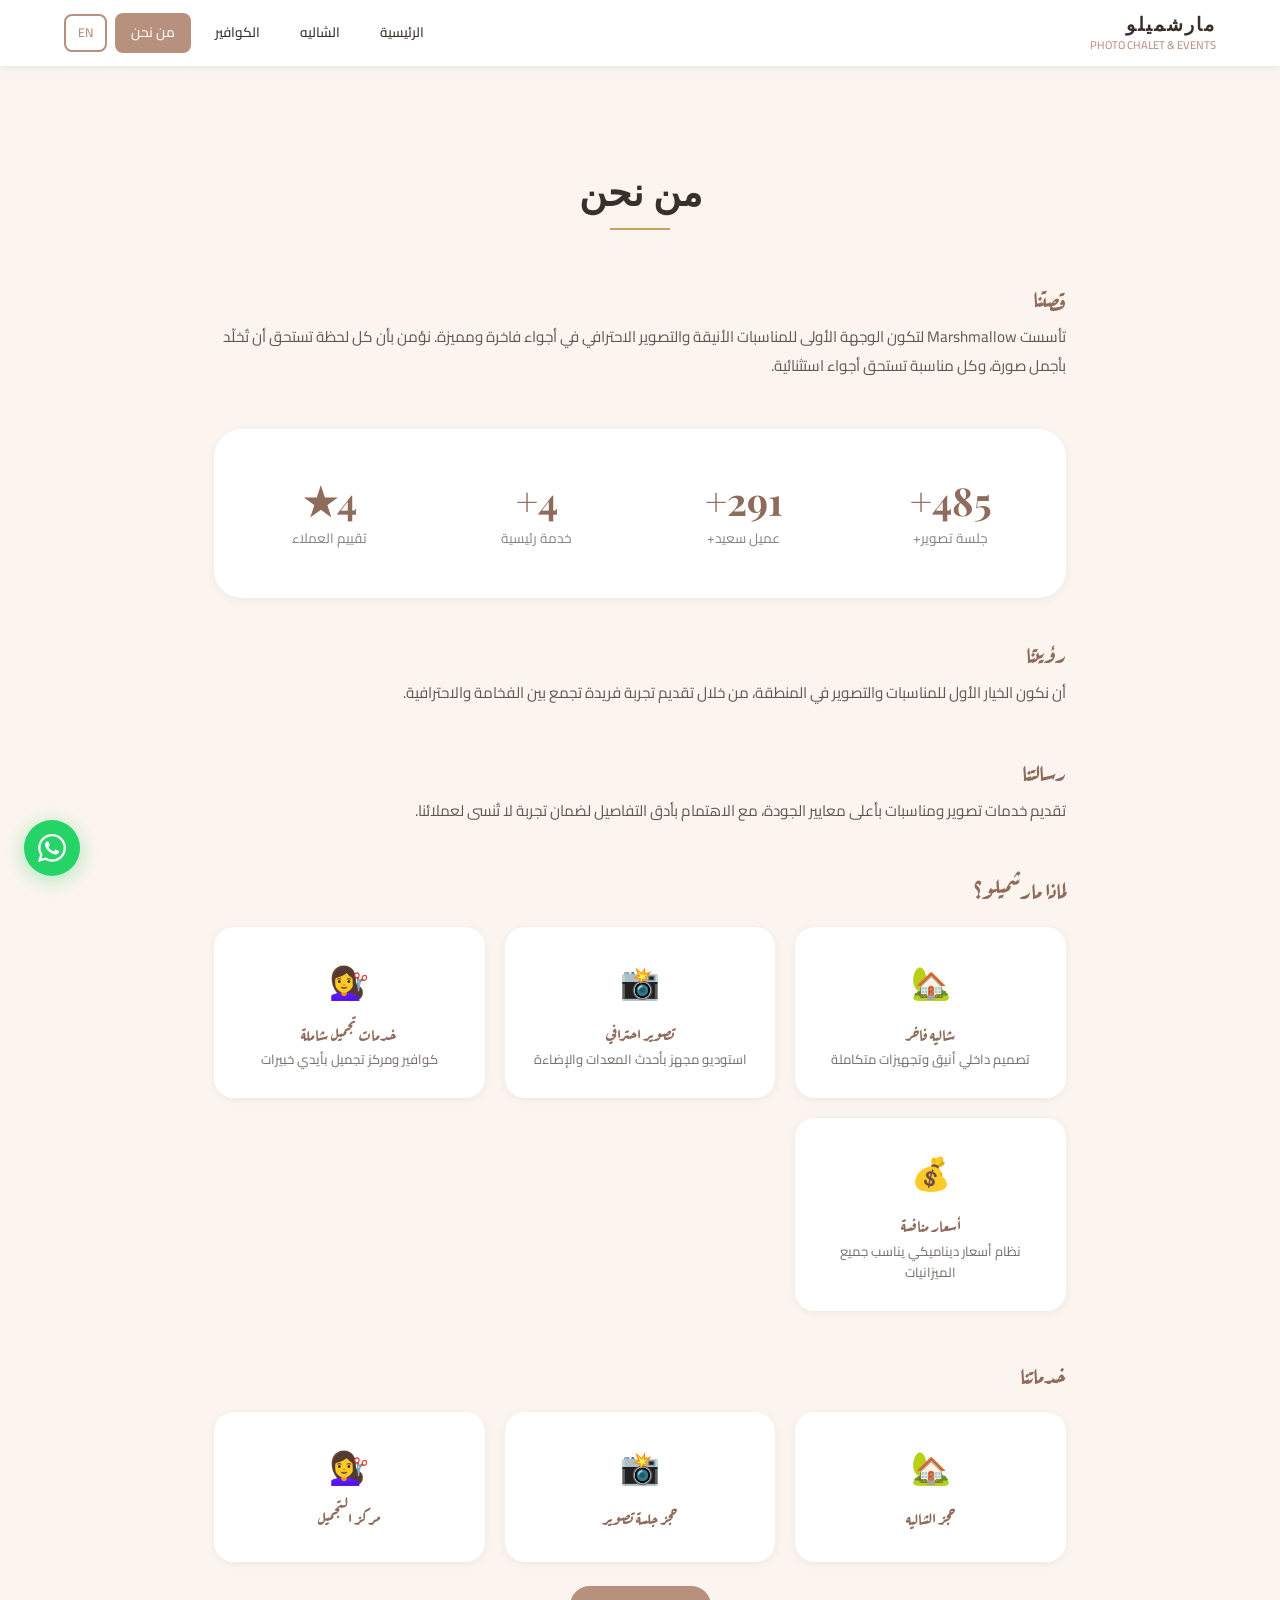
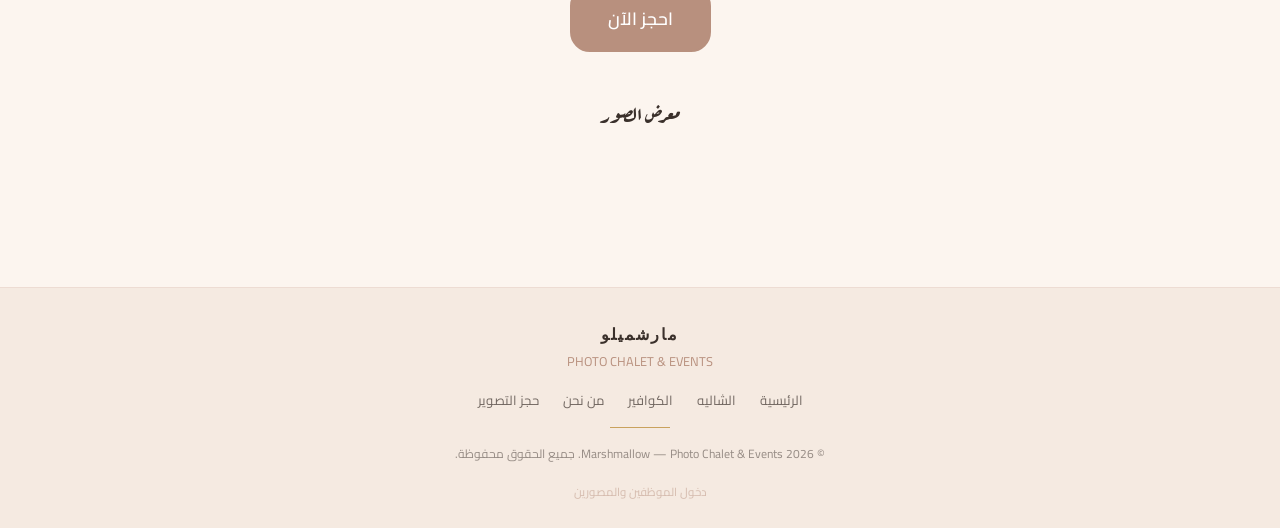
==== about.html @ ea0219b4 "Add dynamic pricing, gallery, about page, testimonials, data export & backup New features: - Dynamic" ====
<!DOCTYPE html>
<html lang="ar" dir="rtl">
<head>
  <meta charset="UTF-8">
  <meta name="viewport" content="width=device-width, initial-scale=1.0">
  <title data-t="about_title">من نحن — Marshmallow</title>
  <link rel="icon" type="image/png" href="images/favicon.png">
  <link rel="stylesheet" href="css/style.css">
</head>
<body>
  <header class="site-header"></header>

  <main class="page-container">
    <div class="about-hero">
      <h1 data-t="about_title">من نحن</h1>
      <div class="section-line"></div>
    </div>

    <!-- Story -->
    <div class="about-section">
      <h2 data-t="about_story_title">قصتنا</h2>
      <p data-t="about_story">تأسست Marshmallow لتكون الوجهة الأولى للمناسبات الأنيقة.</p>
    </div>

    <!-- Stats Counter -->
    <div class="stats-counter-section">
      <div class="container">
        <div class="stats-counter-grid">
          <div class="stats-counter-item">
            <div class="number" data-target="500">0</div>
            <div class="label" data-t="about_stats_sessions">جلسة تصوير+</div>
          </div>
          <div class="stats-counter-item">
            <div class="number" data-target="300">0</div>
            <div class="label" data-t="about_stats_clients">عميل سعيد+</div>
          </div>
          <div class="stats-counter-item">
            <div class="number" data-target="5">0</div>
            <div class="label" data-t="about_stats_services">خدمة رئيسية</div>
          </div>
          <div class="stats-counter-item">
            <div class="number" data-target="5" data-suffix="★">0</div>
            <div class="label" data-t="about_stats_rating">تقييم العملاء</div>
          </div>
        </div>
      </div>
    </div>

    <!-- Vision -->
    <div class="about-section">
      <h2 data-t="about_vision_title">رؤيتنا</h2>
      <p data-t="about_vision">أن نكون الخيار الأول للمناسبات والتصوير في المنطقة.</p>
    </div>

    <!-- Mission -->
    <div class="about-section">
      <h2 data-t="about_mission_title">رسالتنا</h2>
      <p data-t="about_mission">تقديم خدمات تصوير ومناسبات بأعلى معايير الجودة.</p>
    </div>

    <!-- Why Marshmallow -->
    <div class="about-section">
      <h2 data-t="about_why_title">لماذا مارشميلو؟</h2>
      <div class="about-grid">
        <div class="about-card">
          <div class="icon">🏡</div>
          <h3 data-t="about_why_1_title">شاليه فاخر</h3>
          <p data-t="about_why_1">تصميم داخلي أنيق وتجهيزات متكاملة</p>
        </div>
        <div class="about-card">
          <div class="icon">📸</div>
          <h3 data-t="about_why_2_title">تصوير احترافي</h3>
          <p data-t="about_why_2">استوديو مجهز بأحدث المعدات والإضاءة</p>
        </div>
        <div class="about-card">
          <div class="icon">💇‍♀️</div>
          <h3 data-t="about_why_3_title">خدمات تجميل شاملة</h3>
          <p data-t="about_why_3">كوافير ومركز تجميل بأيدي خبيرات</p>
        </div>
        <div class="about-card">
          <div class="icon">💰</div>
          <h3 data-t="about_why_4_title">أسعار منافسة</h3>
          <p data-t="about_why_4">نظام أسعار ديناميكي يناسب جميع الميزانيات</p>
        </div>
      </div>
    </div>

    <!-- Services -->
    <div class="about-section">
      <h2 data-t="about_services_title">خدماتنا</h2>
      <div class="about-grid">
        <a href="chalet.html" class="about-card" style="cursor:pointer">
          <div class="icon">🏡</div>
          <h3 data-t="home_chalet_title">حجز الشاليه</h3>
        </a>
        <a href="photography.html" class="about-card" style="cursor:pointer">
          <div class="icon">📸</div>
          <h3 data-t="home_photo_title">حجز جلسة تصوير</h3>
        </a>
        <a href="salon.html" class="about-card" style="cursor:pointer">
          <div class="icon">💇‍♀️</div>
          <h3 data-t="home_salon_title">مركز التجميل</h3>
        </a>
      </div>
      <div class="text-center mt-3">
        <a href="chalet.html" class="btn btn-primary btn-lg" data-t="about_book_now">احجز الآن</a>
      </div>
    </div>

    <!-- Gallery -->
    <div class="gallery-section">
      <h2 class="gallery-section-title" data-t="gallery_title">معرض الصور</h2>
      <div id="aboutGallery"></div>
    </div>
  </main>

  <a class="whatsapp-float" href="https://wa.me/966XXXXXXXXX" target="_blank">
    <svg viewBox="0 0 24 24"><path d="M17.472 14.382c-.297-.149-1.758-.867-2.03-.967-.273-.099-.471-.148-.67.15-.197.297-.767.966-.94 1.164-.173.199-.347.223-.644.075-.297-.15-1.255-.463-2.39-1.475-.883-.788-1.48-1.761-1.653-2.059-.173-.297-.018-.458.13-.606.134-.133.298-.347.446-.52.149-.174.198-.298.298-.497.099-.198.05-.371-.025-.52-.075-.149-.669-1.612-.916-2.207-.242-.579-.487-.5-.669-.51-.173-.008-.371-.01-.57-.01-.198 0-.52.074-.792.372-.272.297-1.04 1.016-1.04 2.479 0 1.462 1.065 2.875 1.213 3.074.149.198 2.096 3.2 5.077 4.487.709.306 1.262.489 1.694.625.712.227 1.36.195 1.871.118.571-.085 1.758-.719 2.006-1.413.248-.694.248-1.289.173-1.413-.074-.124-.272-.198-.57-.347m-5.421 7.403h-.004a9.87 9.87 0 01-5.031-1.378l-.361-.214-3.741.982.998-3.648-.235-.374a9.86 9.86 0 01-1.51-5.26c.001-5.45 4.436-9.884 9.888-9.884 2.64 0 5.122 1.03 6.988 2.898a9.825 9.825 0 012.893 6.994c-.003 5.45-4.437 9.884-9.885 9.884m8.413-18.297A11.815 11.815 0 0012.05 0C5.495 0 .16 5.335.157 11.892c0 2.096.547 4.142 1.588 5.945L.057 24l6.305-1.654a11.882 11.882 0 005.683 1.448h.005c6.554 0 11.89-5.335 11.893-11.893a11.821 11.821 0 00-3.48-8.413z"/></svg>
  </a>

  <footer class="site-footer"></footer>

  <script src="js/translations.js"></script>
  <script src="js/api.js"></script>
  <script src="js/auth.js"></script>
  <script src="js/main.js"></script>
  <script src="js/galleryData.js"></script>
  <script src="js/gallery.js"></script>
  <script>
    initPage("about");

    /* Animated Counters */
    function animateCounters() {
      document.querySelectorAll(".stats-counter-item .number").forEach(el => {
        const target = parseInt(el.getAttribute("data-target"));
        const suffix = el.getAttribute("data-suffix") || "+";
        const duration = 2000;
        const start = performance.now();

        function update(now) {
          const elapsed = now - start;
          const progress = Math.min(elapsed / duration, 1);
          const eased = 1 - Math.pow(1 - progress, 3);
          el.textContent = Math.floor(target * eased) + suffix;
          if (progress < 1) requestAnimationFrame(update);
        }
        requestAnimationFrame(update);
      });
    }

    /* Intersection Observer for counters */
    const observer = new IntersectionObserver((entries) => {
      entries.forEach(entry => {
        if (entry.isIntersecting) {
          animateCounters();
          observer.unobserve(entry.target);
        }
      });
    }, { threshold: 0.3 });

    const statsSection = document.querySelector(".stats-counter-section");
    if (statsSection) observer.observe(statsSection);

    /* Gallery */
    createGallery({ containerId: "aboutGallery", category: "chalet", columns: 3 });
  </script>
</body>
</html>
---- css/style.css ----
/* ===== MARSHMALLOW — Photo Chalet & Events ===== */
/* Design System & Shared Styles */

/* --- Google Fonts Import --- */
@import url('https://fonts.googleapis.com/css2?family=Aref+Ruqaa:wght@400;700&family=Cairo:wght@300;400;500;600;700&family=Playfair+Display:ital,wght@0,400;0,600;0,700;1,400&family=Poppins:wght@300;400;500;600&display=swap');

/* --- CSS Custom Properties (Design Tokens) --- */
:root {
  --rose-mauve: #B8907E;
  --rose-mauve-dark: #8F6B5C;
  --cream: #FCF5EF;
  --warm-white: #F5EAE1;
  --charcoal: #3A302B;
  --gold: #C9A25D;
  --available: #FCF5EF;
  --partial: #E4C9B8;
  --booked: #8F6B5C;
  --past: #D9D2CB;
  --white: #FFFFFF;
  --danger: #C0392B;
  --danger-light: #E74C3C;
  --success: #27AE60;
  --success-light: #2ECC71;
  --warning: #F39C12;
  --font-arabic-heading: 'Aref Ruqaa', serif;
  --font-arabic-body: 'Cairo', sans-serif;
  --font-english-heading: 'Playfair Display', serif;
  --font-english-body: 'Poppins', sans-serif;
  --radius-sm: 8px;
  --radius-md: 14px;
  --radius-lg: 20px;
  --radius-xl: 28px;
  --shadow-sm: 0 2px 8px rgba(58, 48, 43, 0.06);
  --shadow-md: 0 4px 20px rgba(58, 48, 43, 0.08);
  --shadow-lg: 0 8px 40px rgba(58, 48, 43, 0.12);
  --shadow-hover: 0 12px 48px rgba(58, 48, 43, 0.16);
  --transition: 0.3s cubic-bezier(0.4, 0, 0.2, 1);
}

/* --- Reset & Base --- */
*, *::before, *::after {
  margin: 0;
  padding: 0;
  box-sizing: border-box;
}

html {
  scroll-behavior: smooth;
  font-size: 16px;
}

body {
  font-family: var(--font-arabic-body);
  background-color: var(--cream);
  color: var(--charcoal);
  line-height: 1.7;
  direction: rtl;
  min-height: 100vh;
  -webkit-font-smoothing: antialiased;
}

a {
  text-decoration: none;
  color: inherit;
  transition: color var(--transition);
}

img {
  max-width: 100%;
  height: auto;
  display: block;
}

ul, ol {
  list-style: none;
}

button, input, textarea, select {
  font-family: inherit;
  font-size: inherit;
  border: none;
  outline: none;
  background: none;
}

/* --- Typography --- */
h1, h2, h3 {
  font-family: var(--font-arabic-heading);
  font-weight: 700;
  line-height: 1.3;
  color: var(--charcoal);
}

h1 { font-size: 2.2rem; }
h2 { font-size: 1.7rem; }
h3 { font-size: 1.3rem; }

.english-heading {
  font-family: var(--font-english-heading);
}

.english-text {
  font-family: var(--font-english-body);
}

/* --- Header --- */
.site-header {
  background: var(--white);
  box-shadow: var(--shadow-sm);
  position: sticky;
  top: 0;
  z-index: 100;
  padding: 12px 0;
}

.header-inner {
  max-width: 1200px;
  margin: 0 auto;
  padding: 0 24px;
  display: flex;
  align-items: center;
  justify-content: space-between;
}

.header-logo {
  display: flex;
  align-items: center;
  gap: 12px;
}

.header-logo img {
  height: 56px;
  width: auto;
  border-radius: 50%;
}

.header-logo-text {
  display: flex;
  flex-direction: column;
}

.header-logo-text .brand-name {
  font-family: var(--font-english-heading);
  font-size: 1.2rem;
  font-weight: 700;
  color: var(--charcoal);
  letter-spacing: 2px;
  line-height: 1.2;
}

.header-logo-text .brand-sub {
  font-family: var(--font-arabic-body);
  font-size: 0.7rem;
  color: var(--rose-mauve);
  font-weight: 500;
}

.header-nav {
  display: flex;
  align-items: center;
  gap: 8px;
}

.header-nav a {
  padding: 8px 16px;
  border-radius: var(--radius-sm);
  font-size: 0.85rem;
  font-weight: 500;
  color: var(--charcoal);
  transition: all var(--transition);
}

.header-nav a:hover {
  background: var(--warm-white);
  color: var(--rose-mauve-dark);
}

.header-nav .nav-active {
  background: var(--rose-mauve);
  color: var(--white);
}

/* --- Footer --- */
.site-footer {
  background: var(--warm-white);
  border-top: 1px solid rgba(184, 144, 126, 0.15);
  padding: 32px 0 24px;
  margin-top: 60px;
}

.footer-inner {
  max-width: 1200px;
  margin: 0 auto;
  padding: 0 24px;
  text-align: center;
}

.footer-logo {
  height: 48px;
  border-radius: 50%;
  margin: 0 auto 12px;
}

.footer-brand {
  font-family: var(--font-english-heading);
  font-size: 1rem;
  font-weight: 600;
  color: var(--charcoal);
  letter-spacing: 2px;
  margin-bottom: 4px;
}

.footer-tagline {
  font-size: 0.8rem;
  color: var(--rose-mauve);
  margin-bottom: 16px;
}

.footer-links {
  display: flex;
  justify-content: center;
  gap: 24px;
  margin-bottom: 16px;
  flex-wrap: wrap;
}

.footer-links a {
  font-size: 0.82rem;
  color: var(--charcoal);
  opacity: 0.7;
  transition: opacity var(--transition);
}

.footer-links a:hover {
  opacity: 1;
  color: var(--rose-mauve-dark);
}

.footer-divider {
  width: 60px;
  height: 1px;
  background: var(--gold);
  margin: 16px auto;
}

.footer-copyright {
  font-size: 0.75rem;
  color: var(--charcoal);
  opacity: 0.5;
}

.footer-staff-link {
  margin-top: 12px;
}

.footer-staff-link a {
  font-size: 0.72rem;
  color: var(--rose-mauve);
  opacity: 0.5;
  transition: opacity var(--transition);
}

.footer-staff-link a:hover {
  opacity: 1;
}

/* --- Container --- */
.container {
  max-width: 1200px;
  margin: 0 auto;
  padding: 0 24px;
}

.page-container {
  max-width: 900px;
  margin: 0 auto;
  padding: 40px 24px;
}

/* --- Buttons --- */
.btn {
  display: inline-flex;
  align-items: center;
  justify-content: center;
  gap: 8px;
  padding: 12px 28px;
  border-radius: var(--radius-md);
  font-weight: 600;
  font-size: 0.95rem;
  cursor: pointer;
  transition: all var(--transition);
  border: 2px solid transparent;
  white-space: nowrap;
}

.btn-primary {
  background: var(--rose-mauve);
  color: var(--white);
  border-color: var(--rose-mauve);
}

.btn-primary:hover {
  background: var(--rose-mauve-dark);
  border-color: var(--rose-mauve-dark);
  transform: translateY(-1px);
  box-shadow: var(--shadow-md);
}

.btn-secondary {
  background: transparent;
  color: var(--rose-mauve);
  border-color: var(--rose-mauve);
}

.btn-secondary:hover {
  background: var(--rose-mauve);
  color: var(--white);
  transform: translateY(-1px);
}

.btn-ghost {
  background: transparent;
  color: var(--charcoal);
  border-color: transparent;
  padding: 8px 16px;
}

.btn-ghost:hover {
  background: var(--warm-white);
}

.btn-danger {
  background: var(--danger);
  color: var(--white);
  border-color: var(--danger);
}

.btn-danger:hover {
  background: var(--danger-light);
  border-color: var(--danger-light);
}

.btn-success {
  background: var(--success);
  color: var(--white);
  border-color: var(--success);
}

.btn-success:hover {
  background: var(--success-light);
  border-color: var(--success-light);
}

.btn-sm {
  padding: 6px 14px;
  font-size: 0.8rem;
  border-radius: var(--radius-sm);
}

.btn-lg {
  padding: 16px 36px;
  font-size: 1.1rem;
  border-radius: var(--radius-lg);
}

.btn-block {
  display: flex;
  width: 100%;
}

.btn:disabled {
  opacity: 0.5;
  cursor: not-allowed;
  transform: none !important;
}

/* --- Cards --- */
.card {
  background: var(--white);
  border-radius: var(--radius-lg);
  box-shadow: var(--shadow-sm);
  overflow: hidden;
  transition: all var(--transition);
}

.card:hover {
  box-shadow: var(--shadow-hover);
  transform: translateY(-2px);
}

.card-body {
  padding: 24px;
}

/* --- Form Elements --- */
.form-group {
  margin-bottom: 20px;
}

.form-label {
  display: block;
  font-size: 0.85rem;
  font-weight: 600;
  color: var(--charcoal);
  margin-bottom: 6px;
}

.form-input {
  width: 100%;
  padding: 12px 16px;
  border: 2px solid rgba(184, 144, 126, 0.2);
  border-radius: var(--radius-md);
  font-size: 0.95rem;
  color: var(--charcoal);
  background: var(--white);
  transition: border-color var(--transition), box-shadow var(--transition);
  direction: rtl;
}

.form-input:focus {
  border-color: var(--rose-mauve);
  box-shadow: 0 0 0 3px rgba(184, 144, 126, 0.15);
}

.form-input::placeholder {
  color: #B0A89F;
}

textarea.form-input {
  min-height: 100px;
  resize: vertical;
}

select.form-input {
  appearance: none;
  background-image: url("data:image/svg+xml,%3Csvg xmlns='http://www.w3.org/2000/svg' width='12' height='12' viewBox='0 0 12 12'%3E%3Cpath d='M6 8L1 3h10z' fill='%233A302B'/%3E%3C/svg%3E");
  background-repeat: no-repeat;
  background-position: left 14px center;
  padding-left: 36px;
}

/* --- Modal --- */
.modal-overlay {
  position: fixed;
  top: 0;
  left: 0;
  right: 0;
  bottom: 0;
  background: rgba(58, 48, 43, 0.5);
  backdrop-filter: blur(4px);
  z-index: 1000;
  display: flex;
  align-items: center;
  justify-content: center;
  padding: 24px;
  opacity: 0;
  visibility: hidden;
  transition: all var(--transition);
}

.modal-overlay.active {
  opacity: 1;
  visibility: visible;
}

.modal {
  background: var(--white);
  border-radius: var(--radius-xl);
  box-shadow: var(--shadow-lg);
  width: 100%;
  max-width: 480px;
  max-height: 90vh;
  overflow-y: auto;
  transform: translateY(20px) scale(0.97);
  transition: transform var(--transition);
}

.modal-overlay.active .modal {
  transform: translateY(0) scale(1);
}

.modal-header {
  padding: 24px 24px 0;
  display: flex;
  align-items: center;
  justify-content: space-between;
}

.modal-header h3 {
  font-size: 1.2rem;
}

.modal-close {
  width: 36px;
  height: 36px;
  border-radius: 50%;
  display: flex;
  align-items: center;
  justify-content: center;
  cursor: pointer;
  font-size: 1.3rem;
  color: var(--charcoal);
  transition: background var(--transition);
}

.modal-close:hover {
  background: var(--warm-white);
}

.modal-body {
  padding: 20px 24px 24px;
}

/* --- Tabs --- */
.tabs {
  display: flex;
  gap: 4px;
  background: var(--warm-white);
  padding: 4px;
  border-radius: var(--radius-md);
  margin-bottom: 24px;
}

.tab-btn {
  flex: 1;
  padding: 10px 20px;
  border-radius: var(--radius-sm);
  font-weight: 600;
  font-size: 0.9rem;
  cursor: pointer;
  transition: all var(--transition);
  color: var(--charcoal);
  text-align: center;
}

.tab-btn.active {
  background: var(--white);
  color: var(--rose-mauve-dark);
  box-shadow: var(--shadow-sm);
}

.tab-btn:hover:not(.active) {
  color: var(--rose-mauve);
}

/* --- Calendar --- */
.calendar-wrapper {
  background: var(--white);
  border-radius: var(--radius-lg);
  box-shadow: var(--shadow-md);
  padding: 24px;
  margin-bottom: 24px;
}

.calendar-header {
  display: flex;
  align-items: center;
  justify-content: space-between;
  margin-bottom: 20px;
}

.calendar-title {
  font-family: var(--font-english-heading);
  font-size: 1.2rem;
  font-weight: 600;
}

.calendar-nav-btn {
  width: 40px;
  height: 40px;
  border-radius: 50%;
  display: flex;
  align-items: center;
  justify-content: center;
  cursor: pointer;
  transition: all var(--transition);
  font-size: 1.1rem;
  color: var(--charcoal);
  border: 2px solid rgba(184, 144, 126, 0.2);
}

.calendar-nav-btn:hover {
  background: var(--rose-mauve);
  color: var(--white);
  border-color: var(--rose-mauve);
}

.calendar-weekdays {
  display: grid;
  grid-template-columns: repeat(7, 1fr);
  gap: 4px;
  margin-bottom: 8px;
}

.calendar-weekday {
  text-align: center;
  font-size: 0.75rem;
  font-weight: 600;
  color: var(--rose-mauve);
  padding: 8px 0;
  text-transform: uppercase;
  letter-spacing: 1px;
  font-family: var(--font-english-body);
}

.calendar-grid {
  display: grid;
  grid-template-columns: repeat(7, 1fr);
  gap: 4px;
}

.calendar-day {
  aspect-ratio: 1;
  display: flex;
  align-items: center;
  justify-content: center;
  border-radius: var(--radius-sm);
  font-size: 0.9rem;
  font-weight: 500;
  cursor: pointer;
  transition: all var(--transition);
  position: relative;
  font-family: var(--font-english-body);
}

.calendar-day.empty {
  cursor: default;
}

.calendar-day.past {
  background: var(--past);
  opacity: 0.5;
  cursor: not-allowed;
  color: #999;
}

.calendar-day.available {
  background: var(--available);
  border: 2px solid rgba(184, 144, 126, 0.15);
}

.calendar-day.available:hover {
  background: var(--partial);
  transform: scale(1.05);
  box-shadow: var(--shadow-sm);
}

.calendar-day.partial {
  background: var(--partial);
  border: 2px solid rgba(184, 144, 126, 0.3);
}

.calendar-day.partial:hover {
  transform: scale(1.05);
  box-shadow: var(--shadow-sm);
}

.calendar-day.booked {
  background: var(--booked);
  color: var(--white);
  cursor: not-allowed;
}

.calendar-day.today {
  font-weight: 700;
  box-shadow: inset 0 0 0 2px var(--gold);
}

.calendar-legend {
  display: flex;
  gap: 16px;
  margin-top: 16px;
  padding-top: 16px;
  border-top: 1px solid rgba(184, 144, 126, 0.1);
  flex-wrap: wrap;
  justify-content: center;
}

.legend-item {
  display: flex;
  align-items: center;
  gap: 6px;
  font-size: 0.75rem;
  color: var(--charcoal);
  opacity: 0.7;
}

.legend-dot {
  width: 12px;
  height: 12px;
  border-radius: 3px;
}

.legend-dot.available { background: var(--available); border: 1px solid rgba(184,144,126,0.3); }
.legend-dot.partial { background: var(--partial); }
.legend-dot.booked { background: var(--booked); }
.legend-dot.past { background: var(--past); opacity: 0.5; }

/* --- Time Slots --- */
.slots-container {
  display: grid;
  grid-template-columns: repeat(auto-fill, minmax(100px, 1fr));
  gap: 8px;
  margin: 16px 0;
}

.time-slot {
  padding: 10px;
  text-align: center;
  border-radius: var(--radius-sm);
  font-size: 0.85rem;
  font-weight: 500;
  cursor: pointer;
  transition: all var(--transition);
  border: 2px solid transparent;
  font-family: var(--font-english-body);
}

.time-slot.available {
  background: var(--available);
  border-color: rgba(184, 144, 126, 0.2);
}

.time-slot.available:hover {
  border-color: var(--rose-mauve);
  background: var(--partial);
  transform: scale(1.03);
}

.time-slot.selected {
  background: var(--rose-mauve);
  color: var(--white);
  border-color: var(--rose-mauve);
}

.time-slot.booked {
  background: var(--past);
  opacity: 0.5;
  cursor: not-allowed;
  text-decoration: line-through;
}

/* --- Messages & Alerts --- */
.alert {
  padding: 14px 20px;
  border-radius: var(--radius-md);
  font-size: 0.9rem;
  font-weight: 500;
  margin-bottom: 16px;
  display: flex;
  align-items: center;
  gap: 10px;
}

.alert-success {
  background: rgba(39, 174, 96, 0.1);
  color: #1E8449;
  border: 1px solid rgba(39, 174, 96, 0.2);
}

.alert-error {
  background: rgba(192, 57, 43, 0.1);
  color: #922B21;
  border: 1px solid rgba(192, 57, 43, 0.2);
}

.alert-info {
  background: rgba(201, 162, 93, 0.1);
  color: #8B6914;
  border: 1px solid rgba(201, 162, 93, 0.2);
}

/* --- Loading Spinner --- */
.spinner {
  width: 36px;
  height: 36px;
  border: 3px solid var(--warm-white);
  border-top-color: var(--rose-mauve);
  border-radius: 50%;
  animation: spin 0.8s linear infinite;
  margin: 20px auto;
}

@keyframes spin {
  to { transform: rotate(360deg); }
}

.loading-overlay {
  display: flex;
  flex-direction: column;
  align-items: center;
  justify-content: center;
  padding: 60px 24px;
  text-align: center;
}

.loading-text {
  margin-top: 12px;
  font-size: 0.9rem;
  color: var(--rose-mauve);
}

/* --- Section Headers --- */
.section-header {
  text-align: center;
  margin-bottom: 36px;
}

.section-header h1 {
  margin-bottom: 8px;
}

.section-header .section-line {
  width: 60px;
  height: 2px;
  background: var(--gold);
  margin: 12px auto;
}

.section-header p {
  font-size: 0.95rem;
  color: var(--charcoal);
  opacity: 0.7;
}

/* --- Utility Classes --- */
.text-center { text-align: center; }
.text-right { text-align: right; }
.mt-1 { margin-top: 8px; }
.mt-2 { margin-top: 16px; }
.mt-3 { margin-top: 24px; }
.mt-4 { margin-top: 32px; }
.mb-1 { margin-bottom: 8px; }
.mb-2 { margin-bottom: 16px; }
.mb-3 { margin-bottom: 24px; }
.mb-4 { margin-bottom: 32px; }
.hidden { display: none !important; }
.flex-center { display: flex; align-items: center; justify-content: center; }

/* --- WhatsApp Button (Fixed) --- */
.whatsapp-float {
  position: fixed;
  bottom: 24px;
  left: 24px;
  z-index: 90;
  width: 56px;
  height: 56px;
  background: #25D366;
  border-radius: 50%;
  display: flex;
  align-items: center;
  justify-content: center;
  box-shadow: 0 4px 20px rgba(37, 211, 102, 0.4);
  transition: transform var(--transition), box-shadow var(--transition);
  cursor: pointer;
}

.whatsapp-float:hover {
  transform: scale(1.1);
  box-shadow: 0 6px 28px rgba(37, 211, 102, 0.5);
}

.whatsapp-float svg {
  width: 28px;
  height: 28px;
  fill: white;
}

/* --- Hero Section (Home) --- */
.hero {
  position: relative;
  min-height: calc(100vh - 80px);
  display: flex;
  align-items: center;
  justify-content: center;
  text-align: center;
  padding: 40px 24px;
  overflow: hidden;
}

.hero-bg {
  position: absolute;
  top: 0;
  left: 0;
  right: 0;
  bottom: 0;
  background: linear-gradient(135deg, rgba(252, 245, 239, 0.92), rgba(245, 234, 225, 0.88));
  z-index: 1;
}

.hero-content {
  position: relative;
  z-index: 2;
  max-width: 600px;
}

.hero-logo {
  height: 140px;
  width: auto;
  border-radius: 50%;
  margin: 0 auto 24px;
  box-shadow: var(--shadow-lg);
}

.hero-title {
  font-family: var(--font-english-heading);
  font-size: 2.6rem;
  font-weight: 700;
  letter-spacing: 4px;
  color: var(--charcoal);
  margin-bottom: 8px;
}

.hero-subtitle-ar {
  font-family: var(--font-arabic-heading);
  font-size: 1.2rem;
  color: var(--rose-mauve);
  margin-bottom: 8px;
}

.hero-tagline {
  font-size: 0.95rem;
  color: var(--charcoal);
  opacity: 0.7;
  margin-bottom: 40px;
  line-height: 1.8;
}

/* --- Service Cards (Home) --- */
.services-grid {
  display: grid;
  grid-template-columns: repeat(auto-fit, minmax(240px, 1fr));
  gap: 20px;
  max-width: 900px;
  margin: 0 auto;
}

.service-card {
  background: var(--white);
  border-radius: var(--radius-xl);
  box-shadow: var(--shadow-sm);
  padding: 36px 24px;
  text-align: center;
  cursor: pointer;
  transition: all var(--transition);
  border: 2px solid transparent;
  display: flex;
  flex-direction: column;
  align-items: center;
  gap: 12px;
}

.service-card:hover {
  transform: translateY(-4px) scale(1.02);
  box-shadow: var(--shadow-hover);
  border-color: var(--rose-mauve);
}

.service-card-icon {
  width: 64px;
  height: 64px;
  border-radius: 50%;
  background: var(--warm-white);
  display: flex;
  align-items: center;
  justify-content: center;
  font-size: 1.8rem;
}

.service-card-title {
  font-family: var(--font-arabic-heading);
  font-size: 1.1rem;
  font-weight: 700;
  color: var(--charcoal);
}

.service-card-desc {
  font-size: 0.82rem;
  color: var(--charcoal);
  opacity: 0.6;
  line-height: 1.6;
}

/* --- Login Page --- */
.login-page {
  min-height: 100vh;
  display: flex;
  align-items: center;
  justify-content: center;
  padding: 40px 24px;
  background: linear-gradient(135deg, var(--cream) 0%, var(--warm-white) 100%);
}

.login-card {
  background: var(--white);
  border-radius: var(--radius-xl);
  box-shadow: var(--shadow-lg);
  padding: 48px 40px;
  width: 100%;
  max-width: 420px;
  text-align: center;
}

.login-logo {
  height: 80px;
  width: auto;
  border-radius: 50%;
  margin: 0 auto 20px;
}

.login-title {
  font-family: var(--font-english-heading);
  font-size: 1.4rem;
  font-weight: 700;
  margin-bottom: 4px;
}

.login-subtitle {
  font-size: 0.85rem;
  color: var(--rose-mauve);
  margin-bottom: 28px;
}

/* --- Booking Confirmation --- */
.booking-confirmation {
  text-align: center;
  padding: 32px;
}

.booking-confirmation .icon {
  font-size: 3rem;
  margin-bottom: 16px;
}

.booking-confirmation h3 {
  margin-bottom: 8px;
}

.booking-confirmation p {
  font-size: 0.9rem;
  color: var(--charcoal);
  opacity: 0.7;
  margin-bottom: 20px;
  line-height: 1.8;
}

/* --- Responsive --- */
@media (max-width: 768px) {
  h1 { font-size: 1.7rem; }
  h2 { font-size: 1.4rem; }

  .hero-title { font-size: 1.8rem; letter-spacing: 2px; }
  .hero-logo { height: 100px; }

  .services-grid {
    grid-template-columns: 1fr 1fr;
    gap: 12px;
  }

  .service-card {
    padding: 24px 16px;
  }

  .service-card-icon {
    width: 52px;
    height: 52px;
    font-size: 1.4rem;
  }

  .header-inner {
    padding: 0 16px;
  }

  .header-nav a {
    padding: 6px 10px;
    font-size: 0.78rem;
  }

  .calendar-wrapper {
    padding: 16px;
  }

  .calendar-day {
    font-size: 0.78rem;
  }

  .slots-container {
    grid-template-columns: repeat(auto-fill, minmax(80px, 1fr));
  }

  .modal {
    margin: 12px;
    border-radius: var(--radius-lg);
  }

  .login-card {
    padding: 32px 24px;
  }
}

@media (max-width: 480px) {
  .services-grid {
    grid-template-columns: 1fr;
  }

  .header-logo-text .brand-name {
    font-size: 0.95rem;
  }

  .header-logo img {
    height: 44px;
  }
}

/* === Language Toggle Button === */
.lang-toggle {
  padding: 6px 12px !important;
  border-radius: var(--radius-sm) !important;
  font-size: 0.78rem !important;
  font-weight: 600 !important;
  border: 2px solid var(--rose-mauve) !important;
  color: var(--rose-mauve) !important;
  transition: all var(--transition) !important;
}

.lang-toggle:hover {
  background: var(--rose-mauve) !important;
  color: var(--white) !important;
}

/* === LTR Overrides === */
[dir="ltr"] body {
  direction: ltr;
  font-family: var(--font-english-body);
}

[dir="ltr"] h1, [dir="ltr"] h2, [dir="ltr"] h3 {
  font-family: var(--font-english-heading);
}

[dir="ltr"] .form-input {
  direction: ltr;
  text-align: left;
}

[dir="ltr"] .modal {
  text-align: left;
}

[dir="ltr"] .form-label {
  text-align: left;
}

[dir="ltr"] .admin-table th,
[dir="ltr"] .admin-table td {
  text-align: left;
}

[dir="ltr"] .hero-subtitle-ar {
  font-family: var(--font-english-heading);
}

[dir="ltr"] .service-card-title {
  font-family: var(--font-english-heading);
}

[dir="ltr"] .section-header h1 {
  font-family: var(--font-english-heading);
}

/* LTR WhatsApp float on right */
[dir="ltr"] .whatsapp-float {
  left: auto;
  right: 24px;
}

[dir="ltr"] .lb-prev { left: 16px; right: auto; }
[dir="ltr"] .lb-next { right: 16px; left: auto; }

/* === Gallery Grid === */
.gallery-section {
  margin: 40px 0;
}

.gallery-section-title {
  font-family: var(--font-arabic-heading);
  font-size: 1.3rem;
  text-align: center;
  margin-bottom: 20px;
  color: var(--charcoal);
}

.gallery-grid {
  width: 100%;
}

.gallery-item {
  position: relative;
  overflow: hidden;
  border-radius: var(--radius-md);
  cursor: pointer;
  break-inside: avoid;
}

.gallery-item img {
  width: 100%;
  display: block;
  transition: transform 0.4s ease;
}

.gallery-item:hover img {
  transform: scale(1.05);
}

.gallery-item-overlay {
  position: absolute;
  inset: 0;
  background: rgba(58, 48, 43, 0.3);
  display: flex;
  align-items: center;
  justify-content: center;
  opacity: 0;
  transition: opacity 0.3s ease;
}

.gallery-item:hover .gallery-item-overlay {
  opacity: 1;
}

.gallery-item-icon {
  font-size: 1.8rem;
  color: var(--white);
}

.gallery-empty {
  text-align: center;
  opacity: 0.5;
  padding: 40px;
}

/* === Lightbox === */
.gallery-lightbox {
  position: fixed;
  inset: 0;
  z-index: 2000;
  background: rgba(0, 0, 0, 0.95);
  display: flex;
  align-items: center;
  justify-content: center;
  opacity: 0;
  visibility: hidden;
  transition: all 0.3s ease;
}

.gallery-lightbox.active {
  opacity: 1;
  visibility: visible;
}

.lb-close {
  position: absolute;
  top: 20px;
  left: 20px;
  width: 44px;
  height: 44px;
  border-radius: 50%;
  background: rgba(255,255,255,0.15);
  color: white;
  font-size: 1.5rem;
  display: flex;
  align-items: center;
  justify-content: center;
  cursor: pointer;
  z-index: 10;
  transition: background 0.2s;
}
.lb-close:hover { background: rgba(255,255,255,0.3); }

.lb-prev, .lb-next {
  position: absolute;
  top: 50%;
  transform: translateY(-50%);
  width: 48px;
  height: 48px;
  border-radius: 50%;
  background: rgba(255,255,255,0.1);
  color: white;
  font-size: 1.4rem;
  display: flex;
  align-items: center;
  justify-content: center;
  cursor: pointer;
  z-index: 10;
  transition: background 0.2s;
}
.lb-prev { left: 16px; }
.lb-next { right: 16px; }
.lb-prev:hover, .lb-next:hover { background: rgba(255,255,255,0.25); }

.lb-counter {
  position: absolute;
  bottom: 20px;
  left: 50%;
  transform: translateX(-50%);
  color: rgba(255,255,255,0.7);
  font-family: var(--font-english-body);
  font-size: 0.85rem;
  z-index: 10;
}

.lb-zoom-in, .lb-zoom-out, .lb-reset {
  position: absolute;
  right: 20px;
  width: 40px;
  height: 40px;
  border-radius: 50%;
  background: rgba(255,255,255,0.1);
  color: white;
  font-size: 1.2rem;
  display: flex;
  align-items: center;
  justify-content: center;
  cursor: pointer;
  z-index: 10;
  transition: background 0.2s;
}
.lb-zoom-in { top: 20px; }
.lb-zoom-out { top: 68px; }
.lb-reset { top: 116px; }
.lb-zoom-in:hover, .lb-zoom-out:hover, .lb-reset:hover { background: rgba(255,255,255,0.25); }

.lb-image-wrapper {
  width: 90vw;
  height: 85vh;
  display: flex;
  align-items: center;
  justify-content: center;
  overflow: hidden;
  cursor: default;
}

.lb-image {
  max-width: 100%;
  max-height: 100%;
  object-fit: contain;
  transition: transform 0.3s ease;
  user-select: none;
}

/* === Testimonials === */
.testimonials-section {
  padding: 60px 0;
}

.testimonials-container {
  max-width: 600px;
  margin: 0 auto;
  text-align: center;
}

.testimonial-card {
  background: var(--white);
  border-radius: var(--radius-xl);
  box-shadow: var(--shadow-md);
  padding: 36px 32px;
  margin-bottom: 20px;
}

.testimonial-avatar {
  width: 64px;
  height: 64px;
  border-radius: 50%;
  object-fit: cover;
  margin: 0 auto 12px;
  border: 3px solid var(--rose-mauve);
}

.testimonial-avatar-placeholder {
  width: 64px;
  height: 64px;
  border-radius: 50%;
  background: var(--rose-mauve);
  color: var(--white);
  display: flex;
  align-items: center;
  justify-content: center;
  font-size: 1.4rem;
  font-weight: 700;
  margin: 0 auto 12px;
}

.testimonial-stars {
  font-size: 1.2rem;
  color: var(--gold);
  margin-bottom: 12px;
  letter-spacing: 2px;
}

.testimonial-comment {
  font-size: 0.95rem;
  color: var(--charcoal);
  line-height: 1.8;
  margin-bottom: 16px;
  font-style: italic;
}

.testimonial-author {
  font-size: 0.9rem;
  color: var(--charcoal);
}

.testimonial-author strong {
  display: block;
  margin-bottom: 2px;
}

.testimonial-date {
  font-size: 0.75rem;
  opacity: 0.5;
}

.testimonial-nav {
  display: flex;
  align-items: center;
  justify-content: center;
  gap: 12px;
}

.testimonial-nav-btn {
  width: 36px;
  height: 36px;
  border-radius: 50%;
  border: 2px solid rgba(184,144,126,0.3);
  background: transparent;
  color: var(--charcoal);
  font-size: 1rem;
  cursor: pointer;
  display: flex;
  align-items: center;
  justify-content: center;
  transition: all var(--transition);
}
.testimonial-nav-btn:hover {
  background: var(--rose-mauve);
  color: var(--white);
  border-color: var(--rose-mauve);
}

.testimonial-dots {
  display: flex;
  gap: 6px;
}

.testimonial-dot {
  width: 8px;
  height: 8px;
  border-radius: 50%;
  background: var(--past);
  cursor: pointer;
  transition: all var(--transition);
}
.testimonial-dot.active {
  background: var(--rose-mauve);
  width: 20px;
  border-radius: 4px;
}

.testimonials-empty {
  text-align: center;
  opacity: 0.5;
  padding: 40px;
}

/* === About Page === */
.about-hero {
  text-align: center;
  padding: 60px 24px 40px;
}

.about-hero h1 {
  font-family: var(--font-english-heading);
  font-size: 2.4rem;
  margin-bottom: 8px;
}

.about-hero .section-line {
  width: 60px;
  height: 2px;
  background: var(--gold);
  margin: 12px auto;
}

.about-section {
  margin-bottom: 48px;
}

.about-section h2 {
  font-size: 1.4rem;
  margin-bottom: 12px;
  color: var(--rose-mauve-dark);
}

.about-section p {
  font-size: 0.95rem;
  line-height: 1.9;
  color: var(--charcoal);
  opacity: 0.8;
}

.about-grid {
  display: grid;
  grid-template-columns: repeat(auto-fit, minmax(240px, 1fr));
  gap: 20px;
  margin-top: 24px;
}

.about-card {
  background: var(--white);
  border-radius: var(--radius-lg);
  box-shadow: var(--shadow-sm);
  padding: 28px 20px;
  text-align: center;
  transition: all var(--transition);
}
.about-card:hover {
  transform: translateY(-3px);
  box-shadow: var(--shadow-hover);
}
.about-card .icon {
  font-size: 2rem;
  margin-bottom: 12px;
}
.about-card h3 {
  font-size: 1.05rem;
  margin-bottom: 6px;
  color: var(--rose-mauve-dark);
}
.about-card p {
  font-size: 0.82rem;
  opacity: 0.7;
  line-height: 1.6;
}

/* === Stats Counter === */
.stats-counter-section {
  padding: 48px 0;
  background: var(--white);
  border-radius: var(--radius-xl);
  box-shadow: var(--shadow-sm);
  margin: 40px 0;
}

.stats-counter-grid {
  display: grid;
  grid-template-columns: repeat(4, 1fr);
  gap: 24px;
  text-align: center;
}

.stats-counter-item .number {
  font-family: var(--font-english-heading);
  font-size: 2.4rem;
  font-weight: 700;
  color: var(--rose-mauve-dark);
  line-height: 1.2;
}

.stats-counter-item .label {
  font-size: 0.85rem;
  color: var(--charcoal);
  opacity: 0.6;
  margin-top: 4px;
}

/* === Price Display === */
.price-display {
  background: var(--warm-white);
  border-radius: var(--radius-md);
  padding: 14px 18px;
  display: flex;
  align-items: center;
  justify-content: space-between;
  margin-bottom: 16px;
  border: 1px solid rgba(184,144,126,0.15);
}

.price-display .price-label {
  font-size: 0.9rem;
  font-weight: 600;
  color: var(--charcoal);
}

.price-display .price-value {
  font-family: var(--font-english-heading);
  font-size: 1.3rem;
  font-weight: 700;
  color: var(--rose-mauve-dark);
}

.price-display .price-currency {
  font-size: 0.8rem;
  opacity: 0.6;
  margin-right: 4px;
}

/* === Data Management === */
.data-mgmt-grid {
  display: grid;
  grid-template-columns: repeat(auto-fill, minmax(220px, 1fr));
  gap: 12px;
}

.data-mgmt-btn {
  display: flex;
  align-items: center;
  gap: 10px;
  padding: 14px 18px;
  background: var(--cream);
  border-radius: var(--radius-md);
  cursor: pointer;
  transition: all var(--transition);
  border: 2px solid transparent;
  font-weight: 600;
  font-size: 0.88rem;
}
.data-mgmt-btn:hover {
  border-color: var(--rose-mauve);
  background: var(--white);
}
.data-mgmt-btn .icon {
  font-size: 1.2rem;
}

.backup-table {
  width: 100%;
  border-collapse: collapse;
  font-size: 0.85rem;
  margin-top: 16px;
}

.backup-table th {
  text-align: right;
  padding: 10px 12px;
  font-weight: 600;
  color: var(--rose-mauve-dark);
  border-bottom: 2px solid var(--warm-white);
  font-size: 0.78rem;
}

.backup-table td {
  padding: 10px 12px;
  border-bottom: 1px solid rgba(245,234,225,0.8);
}

.backup-table a {
  color: var(--rose-mauve);
  text-decoration: underline;
}

/* === Responsive Gallery/Testimonials/About === */
@media (max-width: 768px) {
  .stats-counter-grid {
    grid-template-columns: 1fr 1fr;
    gap: 16px;
  }
  .stats-counter-item .number {
    font-size: 1.8rem;
  }
  .about-grid {
    grid-template-columns: 1fr;
  }
  .data-mgmt-grid {
    grid-template-columns: 1fr;
  }
  .gallery-grid {
    columns: 2 !important;
  }
  .lb-zoom-in { top: 12px; }
  .lb-zoom-out { top: 60px; }
  .lb-reset { top: 108px; }
}

@media (max-width: 480px) {
  .gallery-grid {
    columns: 1 !important;
  }
  .stats-counter-grid {
    grid-template-columns: 1fr 1fr;
  }
}
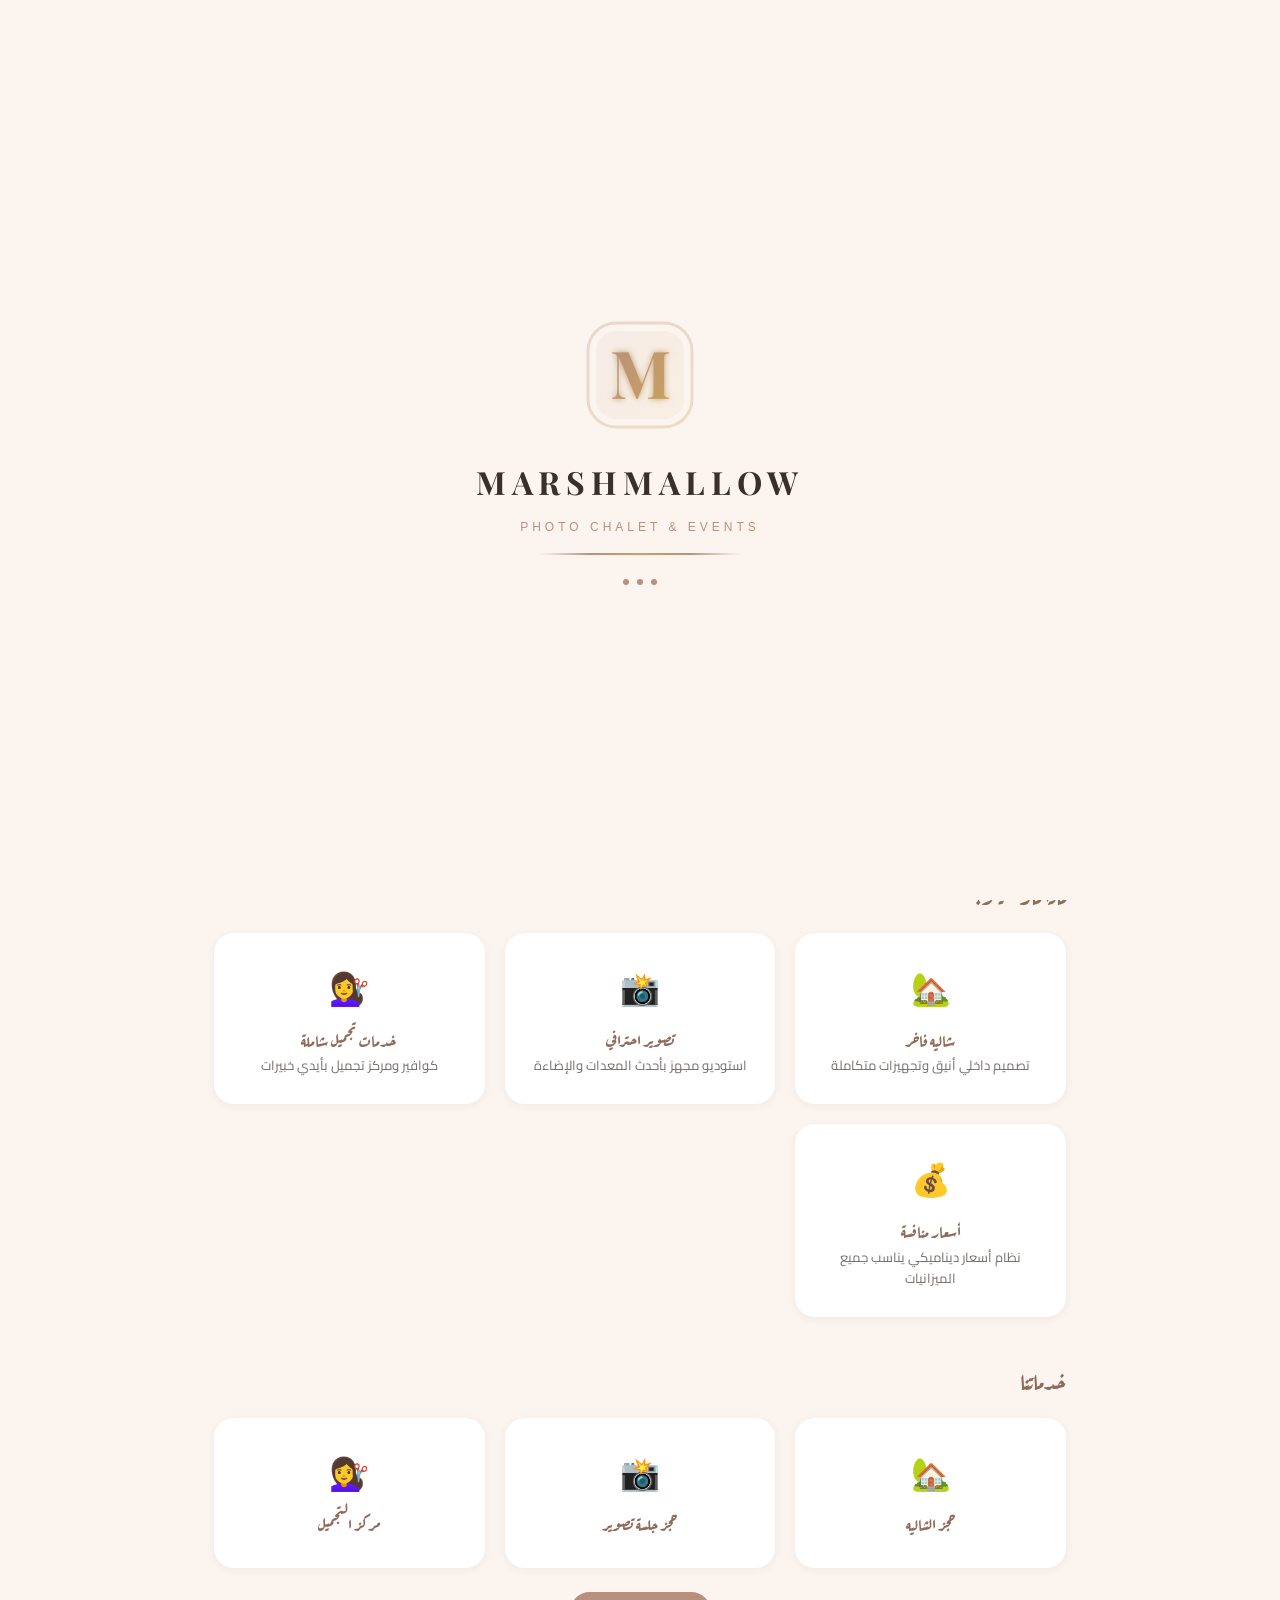
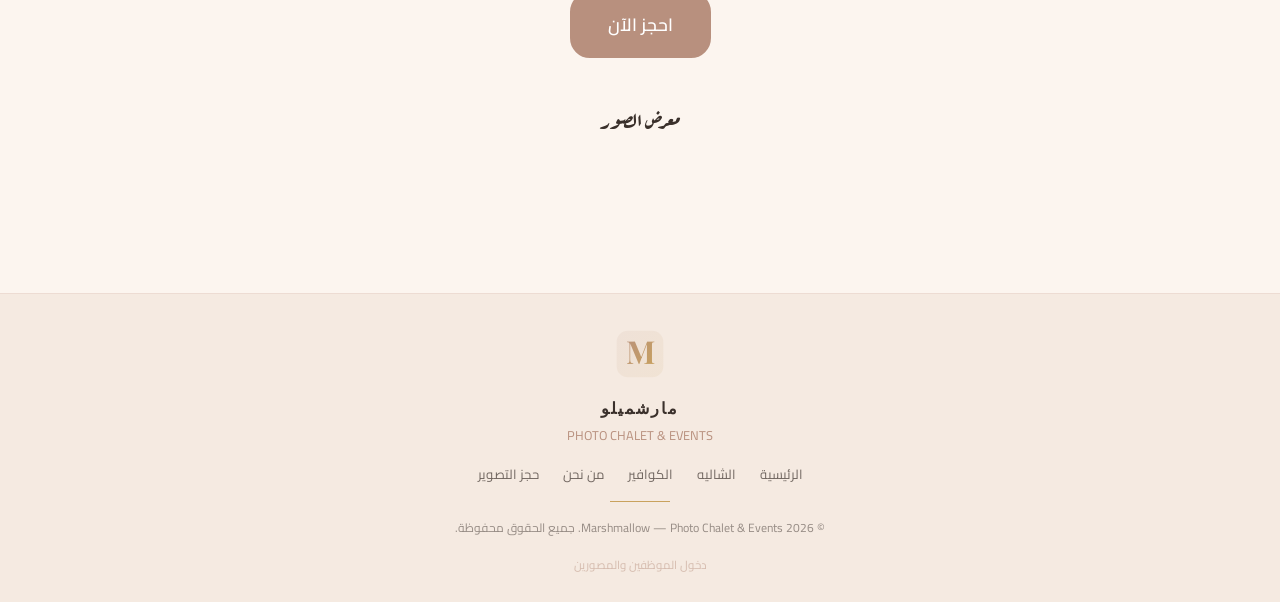
==== commit 38e2b496: "Add animated splash screen intro + M logo throughout Splash Screen: - Full-screen cream overlay on e" ====
--- a/about.html
+++ b/about.html
@@ -8,6 +8,18 @@
   <link rel="stylesheet" href="css/style.css">
 </head>
 <body>
+  <div class="splash-screen" id="splash">
+    <div class="splash-logo-m" id="splashLogo"></div>
+    <div class="splash-brand">MARSHMALLOW</div>
+    <div class="splash-sub">PHOTO CHALET & EVENTS</div>
+    <div class="splash-line"></div>
+    <div class="splash-dots">
+      <div class="splash-dot"></div>
+      <div class="splash-dot"></div>
+      <div class="splash-dot"></div>
+    </div>
+  </div>
+
   <header class="site-header"></header>
 
   <main class="page-container">
--- a/css/style.css
+++ b/css/style.css
@@ -1688,3 +1688,139 @@
     grid-template-columns: 1fr 1fr;
   }
 }
+
+/* ===== Splash Screen Intro Animation ===== */
+.splash-screen {
+  position: fixed;
+  top: 0;
+  left: 0;
+  right: 0;
+  bottom: 0;
+  z-index: 99999;
+  background: var(--cream);
+  display: flex;
+  flex-direction: column;
+  align-items: center;
+  justify-content: center;
+  transition: opacity 0.6s ease, visibility 0.6s ease;
+}
+
+.splash-screen.hide {
+  opacity: 0;
+  visibility: hidden;
+  pointer-events: none;
+}
+
+.splash-logo-m {
+  width: 120px;
+  height: 120px;
+  opacity: 0;
+  transform: scale(0.5);
+  animation: splashMIn 0.8s cubic-bezier(0.34, 1.56, 0.64, 1) 0.2s forwards;
+}
+
+.splash-logo-m svg {
+  width: 100%;
+  height: 100%;
+}
+
+.splash-brand {
+  font-family: var(--font-english-heading);
+  font-size: 2rem;
+  font-weight: 700;
+  color: var(--charcoal);
+  letter-spacing: 6px;
+  margin-top: 20px;
+  opacity: 0;
+  transform: translateY(10px);
+  animation: splashTextIn 0.6s ease 0.6s forwards;
+}
+
+.splash-sub {
+  font-family: var(--font-english-body);
+  font-size: 0.75rem;
+  color: var(--rose-mauve);
+  letter-spacing: 4px;
+  text-transform: uppercase;
+  margin-top: 8px;
+  opacity: 0;
+  transform: translateY(10px);
+  animation: splashTextIn 0.6s ease 0.8s forwards;
+}
+
+.splash-line {
+  width: 0;
+  height: 2px;
+  background: linear-gradient(90deg, transparent, var(--rose-mauve), var(--gold), var(--rose-mauve), transparent);
+  margin-top: 16px;
+  animation: splashLineExpand 0.8s ease 1s forwards;
+}
+
+.splash-dots {
+  display: flex;
+  gap: 8px;
+  margin-top: 24px;
+  opacity: 0;
+  animation: splashTextIn 0.4s ease 1.2s forwards;
+}
+
+.splash-dot {
+  width: 6px;
+  height: 6px;
+  border-radius: 50%;
+  background: var(--rose-mauve);
+  animation: splashPulse 0.8s ease-in-out infinite;
+}
+
+.splash-dot:nth-child(2) { animation-delay: 0.15s; }
+.splash-dot:nth-child(3) { animation-delay: 0.3s; }
+
+@keyframes splashMIn {
+  0% { opacity: 0; transform: scale(0.5) rotate(-10deg); }
+  60% { opacity: 1; transform: scale(1.1) rotate(2deg); }
+  100% { opacity: 1; transform: scale(1) rotate(0deg); }
+}
+
+@keyframes splashTextIn {
+  from { opacity: 0; transform: translateY(10px); }
+  to { opacity: 1; transform: translateY(0); }
+}
+
+@keyframes splashLineExpand {
+  from { width: 0; }
+  to { width: 200px; }
+}
+
+@keyframes splashPulse {
+  0%, 100% { opacity: 0.3; transform: scale(1); }
+  50% { opacity: 1; transform: scale(1.4); }
+}
+
+@keyframes splashFadeUp {
+  0% { opacity: 1; transform: translateY(0); }
+  100% { opacity: 0; transform: translateY(-30px); }
+}
+
+/* === M Logo in Header === */
+.m-logo {
+  width: 48px;
+  height: 48px;
+  flex-shrink: 0;
+}
+
+.m-logo svg {
+  width: 100%;
+  height: 100%;
+}
+
+/* === Footer Logo === */
+.footer-logo-wrap {
+  margin: 0 auto 12px;
+  width: 56px;
+  height: 56px;
+}
+
+.footer-logo-wrap svg {
+  width: 100%;
+  height: 100%;
+}
